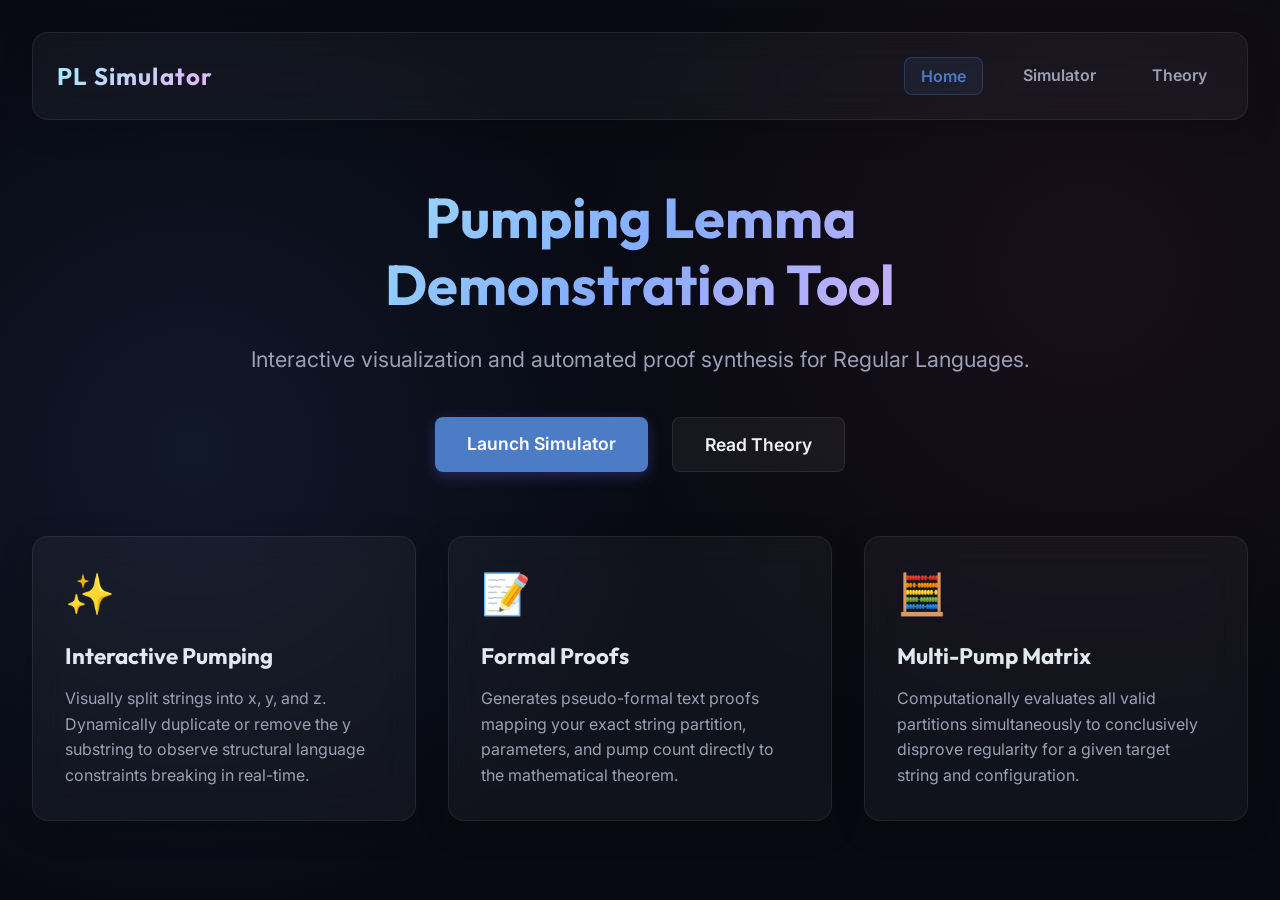
==== index.html @ 865055ab "first commit" ====
<!DOCTYPE html>
<html lang="en">

<head>
  <meta charset="UTF-8">
  <meta name="viewport" content="width=device-width, initial-scale=1.0">
  <title>Pumping Lemma Tool - Home</title>
  <link rel="preconnect" href="https://fonts.googleapis.com">
  <link rel="preconnect" href="https://fonts.gstatic.com" crossorigin>
  <link
    href="https://fonts.googleapis.com/css2?family=Inter:wght@400;500;600;700&family=Outfit:wght@500;700&display=swap"
    rel="stylesheet">
  <link rel="stylesheet" href="styles.css">
  <meta name="description" content="An interactive simulator for the Pumping Lemma for Regular Languages.">
</head>

<body>
  <nav class="navbar glass-panel">
    <div class="nav-brand">PL Simulator</div>
    <div class="nav-links">
      <a href="index.html" class="nav-link active">Home</a>
      <a href="simulator.html" class="nav-link">Simulator</a>
      <a href="theory.html" class="nav-link">Theory</a>
    </div>
  </nav>

  <div class="app-container hero-container">
    <header class="hero-header">
      <h1>Pumping Lemma Demonstration Tool</h1>
      <p class="hero-subtitle">Interactive visualization and automated proof synthesis for Regular Languages.</p>
      <div class="hero-actions">
        <a href="simulator.html" class="btn btn-primary hero-btn">Launch Simulator</a>
        <a href="theory.html" class="btn btn-secondary hero-btn">Read Theory</a>
      </div>
    </header>

    <section class="features-grid">
      <div class="feature-card glass-panel">
        <div class="feature-icon">✨</div>
        <h3>Interactive Pumping</h3>
        <p>Visually split strings into x, y, and z. Dynamically duplicate or remove the y substring to observe
          structural language constraints breaking in real-time.</p>
      </div>
      <div class="feature-card glass-panel">
        <div class="feature-icon">📝</div>
        <h3>Formal Proofs</h3>
        <p>Generates pseudo-formal text proofs mapping your exact string partition, parameters, and pump count directly
          to the mathematical theorem.</p>
      </div>
      <div class="feature-card glass-panel">
        <div class="feature-icon">🧮</div>
        <h3>Multi-Pump Matrix</h3>
        <p>Computationally evaluates all valid partitions simultaneously to conclusively disprove regularity for a given
          target string and configuration.</p>
      </div>
    </section>
  </div>
  <script src="script.js"></script>
</body>

</html>
---- styles.css ----
:root {
  --bg-color: #080a13;
  --panel-bg: rgba(255, 255, 255, 0.04);
  --panel-border: rgba(255, 255, 255, 0.08);
  --text-primary: #f0f2f8;
  --text-secondary: #9ba0b4;
  --primary-color: #4c7cc5;
  --primary-hover: #467be5;
  --accent-blue: #2f6bcd;
  /* x */
  --accent-purple: #9e62db;
  /* y */
  --accent-pink: #851d21;
  /* z */
  --success: #077550;
  --error: #ef4444;
  --block-bg: rgba(255, 255, 255, 0.05);
  --block-border: rgba(255, 255, 255, 0.1);
}

* {
  margin: 0;
  padding: 0;
  box-sizing: border-box;
}

body {
  font-family: 'Inter', sans-serif;
  background-color: var(--bg-color);
  background-image:
    radial-gradient(circle at 15% 50%, rgba(81, 125, 207, 0.12) 0%, transparent 40%),
    radial-gradient(circle at 85% 30%, rgba(141, 49, 71, 0.12) 0%, transparent 40%);
  background-attachment: fixed;
  color: var(--text-primary);
  min-height: 100vh;
  display: flex;
  flex-direction: column;
  justify-content: flex-start;
  align-items: center;
  padding: 2rem;
  gap: 2rem;
}

h1,
h2,
h3 {
  font-family: 'Outfit', sans-serif;
}

/* NAVBAR */
.navbar {
  width: 100%;
  max-width: 1400px;
  display: flex;
  justify-content: space-between;
  align-items: center;
  padding: 1rem 2rem;
  box-sizing: border-box;
}

.nav-brand {
  font-family: 'Outfit', sans-serif;
  font-weight: 700;
  font-size: 1.5rem;
  background: linear-gradient(135deg, #a5edfc, #e8b2ff);
  -webkit-background-clip: text;
  -webkit-text-fill-color: transparent;
  letter-spacing: 0.05em;
}

.nav-links {
  display: flex;
  gap: 1.5rem;
}

.nav-link {
  color: var(--text-secondary);
  text-decoration: none;
  font-weight: 600;
  font-size: 1rem;
  transition: all 0.2s ease;
  padding: 0.5rem 1rem;
  border-radius: 8px;
}

.nav-link:hover {
  color: var(--text-primary);
  background: rgba(255, 255, 255, 0.05);
}

.nav-link.active {
  color: var(--primary-color);
  background: rgba(76, 124, 197, 0.1);
  border: 1px solid rgba(76, 124, 197, 0.3);
}

.app-container {
  width: 100%;
  max-width: 1400px;
  display: flex;
  flex-direction: column;
  gap: 2rem;
}

.layout-split {
  display: flex;
  gap: 2rem;
  align-items: flex-start;
  width: 100%;
}

@media (max-width: 900px) {
  .layout-split {
    flex-direction: column;
  }
}

.layout-sidebar {
  flex: 0 0 350px;
  display: flex;
  flex-direction: column;
  gap: 1.5rem;
}

.layout-main {
  flex: 1;
  display: flex;
  flex-direction: column;
  gap: 1.5rem;
  min-width: 0;
}

.header {
  text-align: center;
}

.header h1 {
  font-size: 2.7rem;
  font-weight: 700;
  background: linear-gradient(135deg, #a5edfc, #84acfc, #fbcfde);
  -webkit-background-clip: text;
  -webkit-text-fill-color: transparent;
  margin-bottom: 0.5rem;
}

.subtitle {
  color: var(--text-secondary);
  font-size: 1.2rem;
}

.glass-panel {
  background: var(--panel-bg);
  border: 1px solid var(--panel-border);
  border-radius: 16px;
  padding: 1.5rem;
  backdrop-filter: blur(16px);
  -webkit-backdrop-filter: blur(16px);
  box-shadow: 0 8px 32px rgba(0, 0, 0, 0.2);
}

.controls {
  display: flex;
  flex-wrap: wrap;
  align-items: flex-start;
  gap: 1.5rem;
}

.control-group {
  display: flex;
  flex-direction: column;
  gap: 0.5rem;
  flex: 1;
  min-width: 200px;
}

label {
  font-size: 0.85rem;
  font-weight: 600;
  color: var(--text-secondary);
  letter-spacing: 0.05em;
}

select,
input[type="range"],
input[type="text"] {
  width: 100%;
  padding: 0.75rem 1rem;
  background: rgba(0, 0, 0, 0.25);
  border: 1px solid var(--panel-border);
  border-radius: 8px;
  color: var(--text-primary);
  font-family: 'Inter', sans-serif;
  font-size: 1rem;
  outline: none;
  transition: border-color 0.2s;
}

.helper-text {
  font-size: 0.75rem;
  color: var(--text-secondary);
  line-height: 1.4;
}

.helper-text code {
  background: rgba(0, 0, 0, 0.3);
  padding: 0.1rem 0.3rem;
  border-radius: 4px;
  color: #a5b4fc;
}

select,
input[type="range"] {
  cursor: pointer;
}

select:focus,
input[type="text"]:focus {
  border-color: var(--primary-color);
}

input[type="range"] {
  accent-color: var(--primary-color);
}

.btn {
  padding: 0.75rem 1.5rem;
  border-radius: 8px;
  font-weight: 600;
  font-size: 0.95rem;
  cursor: pointer;
  border: none;
  transition: all 0.2s ease;
  font-family: 'Inter', sans-serif;
}

.btn:disabled {
  opacity: 0.4;
  cursor: not-allowed;
  transform: none !important;
}

.btn-primary {
  background: var(--primary-color);
  color: white;
  box-shadow: 0 4px 14px rgba(99, 102, 241, 0.3);
}

.btn-primary:hover:not(:disabled) {
  background: var(--primary-hover);
  transform: translateY(-2px);
  box-shadow: 0 6px 20px rgba(99, 102, 241, 0.4);
}

.btn-secondary {
  background: rgba(255, 255, 255, 0.05);
  color: var(--text-primary);
  border: 1px solid var(--panel-border);
}

.btn-secondary:hover:not(:disabled) {
  background: rgba(255, 255, 255, 0.1);
  transform: translateY(-2px);
}

.btn-action {
  background: rgba(192, 132, 252, 0.1);
  color: #e8b2ff;
  border: 1px solid rgba(192, 132, 252, 0.3);
}

.btn-action:hover:not(:disabled) {
  background: rgba(192, 132, 252, 0.2);
  transform: translateY(-2px);
}

.simulator {
  display: flex;
  flex-direction: column;
  gap: 2rem;
  align-items: center;
}

.status-indicator {
  width: 100%;
  display: flex;
  justify-content: space-between;
  align-items: center;
}

.status-badge {
  padding: 0.5rem 1.2rem;
  border-radius: 20px;
  font-weight: 600;
  font-size: 0.9rem;
  background: rgba(255, 255, 255, 0.08);
  border: 1px solid rgba(255, 255, 255, 0.15);
  transition: all 0.3s ease;
}

.status-badge.success {
  background: rgba(16, 185, 129, 0.15);
  border-color: var(--success);
  color: #34d399;
}

.status-badge.error {
  background: rgba(239, 68, 68, 0.15);
  border-color: var(--error);
  color: #fca5a5;
  animation: pulse-error 2s infinite;
}

@keyframes pulse-error {
  0% {
    box-shadow: 0 0 0 0 rgba(239, 68, 68, 0.3);
  }

  70% {
    box-shadow: 0 0 0 8px rgba(239, 68, 68, 0);
  }

  100% {
    box-shadow: 0 0 0 0 rgba(239, 68, 68, 0);
  }
}

.string-info {
  color: var(--text-secondary);
  font-variant-numeric: tabular-nums;
  font-weight: 500;
  font-size: 0.95rem;
}

#stringLength {
  color: var(--text-primary);
}

.string-wrapper {
  display: flex;
  flex-direction: column;
  align-items: center;
  gap: 1rem;
  width: 100%;
}

.string-label {
  display: flex;
  gap: 2rem;
  font-family: 'Outfit', sans-serif;
  font-weight: 700;
  font-size: 1.1rem;
  opacity: 0.8;
}

.x-label {
  color: #93c5fd;
}

.y-label {
  color: #e8b2ff;
}

.z-label {
  color: #f9a8d4;
}

.string-blocks {
  display: flex;
  flex-wrap: wrap;
  gap: 6px;
  justify-content: center;
  align-content: center;
  padding: 1.5rem;
  min-height: 100px;
  width: 100%;
  background: rgba(0, 0, 0, 0.15);
  border-radius: 12px;
  border: 1px dashed var(--panel-border);
  user-select: none;
}

.char-block {
  width: 48px;
  height: 56px;
  display: flex;
  align-items: center;
  justify-content: center;
  font-size: 1.8rem;
  font-family: 'Outfit', monospace;
  font-weight: 700;
  background: var(--block-bg);
  border: 2px solid var(--block-border);
  border-radius: 8px;
  cursor: pointer;
  transition: all 0.2s ease, transform 0.1s;
  position: relative;
  color: var(--text-secondary);
}

.char-block:active {
  transform: scale(0.95);
}

.char-block:hover {
  background: rgba(255, 255, 255, 0.1);
  border-color: rgba(255, 255, 255, 0.3);
}

.char-block.x-part {
  border-color: var(--accent-blue);
  box-shadow: 0 0 12px rgba(59, 130, 246, 0.2);
  color: #93c5fd;
  background: rgba(59, 130, 246, 0.1);
}

.char-block.x-part:hover {
  background: rgba(59, 130, 246, 0.2);
}

.char-block.y-part {
  border-color: var(--accent-purple);
  box-shadow: 0 0 15px rgba(192, 132, 252, 0.3);
  background: rgba(192, 132, 252, 0.15);
  color: #e8b2ff;
  transform: translateY(-3px);
  z-index: 10;
}

.char-block.y-part:hover {
  background: rgba(192, 132, 252, 0.25);
}

.char-block.z-part {
  border-color: var(--accent-pink);
  box-shadow: 0 0 12px rgba(236, 72, 153, 0.2);
  color: #f9a8d4;
  background: rgba(236, 72, 153, 0.1);
}

.char-block.z-part:hover {
  background: rgba(236, 72, 153, 0.2);
}

.char-block.y-pumped {
  border-style: dashed;
  opacity: 0.9;
  animation: pop-in 0.3s cubic-bezier(0.175, 0.885, 0.32, 1.275) forwards;
}

@keyframes pop-in {
  0% {
    transform: scale(0.5) translateY(10px);
    opacity: 0;
  }

  100% {
    transform: scale(1) translateY(-3px);
    opacity: 0.9;
  }
}

.instruction-text {
  font-size: 0.95rem;
  color: var(--text-secondary);
}

.actions {
  display: flex;
  gap: 1rem;
  flex-wrap: wrap;
  justify-content: center;
}

.info {
  display: flex;
  flex-direction: column;
  gap: 1.2rem;
}

.info h2 {
  font-size: 1.3rem;
  color: var(--text-primary);
  font-weight: 600;
}

.logic-stats {
  display: grid;
  grid-template-columns: repeat(auto-fit, minmax(200px, 1fr));
  gap: 1rem;
}

.stat-box {
  background: rgba(0, 0, 0, 0.2);
  border: 1px solid var(--panel-border);
  padding: 1.2rem;
  border-radius: 12px;
  display: flex;
  flex-direction: column;
  align-items: flex-start;
  gap: 0.5rem;
}

.stat-label {
  font-size: 0.85rem;
  color: var(--text-secondary);
  text-transform: uppercase;
  letter-spacing: 0.05em;
  font-weight: 600;
}

.stat-value {
  font-size: 1.8rem;
  font-family: 'Outfit', sans-serif;
  font-weight: 700;
  color: white;
}

.target-lang {
  color: #a5b4fc;
}

/* Scrollbar styling for block container */
.string-blocks::-webkit-scrollbar {
  height: 8px;
}

.string-blocks::-webkit-scrollbar-track {
  background: rgba(0, 0, 0, 0.1);
  border-radius: 4px;
}

.string-blocks::-webkit-scrollbar-thumb {
  background: rgba(255, 255, 255, 0.2);
  border-radius: 4px;
}

/* Formal Definition / Theorem Box Styling */
.theorem-box {
  margin: 0;
  width: 100%;
  text-align: left;
  padding: 1.25rem 1.5rem;
  background: rgba(0, 0, 0, 0.15);
  border-left: 4px solid var(--primary-color);
  border-radius: 8px 16px 16px 8px;
  box-shadow: 0 4px 15px rgba(0, 0, 0, 0.1);
}

.theorem-header {
  display: flex;
  align-items: center;
  gap: 0.5rem;
  font-family: 'Outfit', sans-serif;
  font-weight: 700;
  color: var(--primary-color);
  margin-bottom: 0.75rem;
  font-size: 1.1rem;
}

.theorem-text {
  font-size: 0.95rem;
  color: var(--text-primary);
  line-height: 1.6;
  margin-bottom: 1rem;
}

.theorem-conditions {
  list-style: none;
  display: flex;
  flex-direction: column;
  gap: 0.5rem;
}

.theorem-conditions li {
  font-size: 0.95rem;
  color: var(--text-secondary);
  display: flex;
  align-items: baseline;
  gap: 0.5rem;
  transition: all 0.3s ease;
  padding: 0.2rem 0.5rem;
  border-radius: 6px;
  border: 1px solid transparent;
}

.theorem-conditions li span {
  color: var(--primary-color);
  font-weight: 700;
  font-family: 'Outfit', sans-serif;
}

.theorem-conditions strong {
  color: #e2e8f0;
  font-family: 'Outfit', monospace;
  background: rgba(255, 255, 255, 0.08);
  padding: 0.1rem 0.3rem;
  border-radius: 4px;
}

/* Interactive Feedback Styles */
.theorem-conditions li.condition-pass {
  background: rgba(16, 185, 129, 0.15);
  border-color: rgba(16, 185, 129, 0.3);
  color: #34d399;
}

.theorem-conditions li.condition-pass span {
  color: #a7f3d0;
}

.theorem-conditions li.condition-pass strong {
  color: #34d399;
  background: rgba(16, 185, 129, 0.2);
}

.theorem-conditions li.condition-fail {
  background: rgba(239, 68, 68, 0.15);
  border-color: rgba(239, 68, 68, 0.3);
  color: #fca5a5;
}

.theorem-conditions li.condition-fail span {
  color: #fecaca;
}

.theorem-conditions li.condition-fail strong {
  color: #fca5a5;
  background: rgba(239, 68, 68, 0.2);
}

/* Proof Box Styles */
.proof-panel {
  margin-top: 0;
  border-left: 4px solid #a5b4fc;
}

.proof-text {
  font-size: 0.95rem;
  color: var(--text-secondary);
  line-height: 1.6;
}

.proof-text-active {
  color: var(--text-primary);
}

.proof-var {
  font-family: 'Outfit', monospace;
  font-weight: 700;
  padding: 0.1rem 0.3rem;
  border-radius: 4px;
  background: rgba(255, 255, 255, 0.08);
  color: #e2e8f0;
}

.proof-string {
  font-family: monospace;
  color: #93c5fd;
  word-break: break-word;
}

/* DFA SVG Styles */
.dfa-visualization {
  margin-top: 1rem;
  width: 100%;
}

.dfa-container {
  display: flex;
  justify-content: center;
  align-items: center;
  background: rgba(0, 0, 0, 0.2);
  border-radius: 12px;
  padding: 1rem;
  border: 1px solid var(--panel-border);
}

.dfa-node, .dfa-edge {
  transition: all 0.3s ease;
}

.dfa-node.active-x {
  fill: #1e3a8a;
  stroke: #93c5fd;
  filter: drop-shadow(0 0 8px rgba(147, 197, 253, 0.8));
}

.dfa-edge.active-x {
  stroke: #93c5fd;
}

.dfa-node.active-y {
  fill: #4c1d95;
  stroke: #e8b2ff;
  filter: drop-shadow(0 0 12px rgba(232, 178, 255, 0.9));
  transform-box: fill-box;
  transform-origin: center;
  animation: node-pulse-y 0.5s ease-in-out forwards;
}

.dfa-edge.active-y {
  stroke: #e8b2ff;
}

.dfa-node.active-z {
  fill: #831843;
  stroke: #f9a8d4;
  filter: drop-shadow(0 0 8px rgba(249, 168, 212, 0.8));
}

.dfa-edge.active-z {
  stroke: #f9a8d4;
}

@keyframes node-pulse-y {
  0% { transform: scale(1); }
  50% { transform: scale(1.3); }
  100% { transform: scale(1); }
}

/* HOME PAGE STYLES */
.hero-container {
  display: flex;
  flex-direction: column;
  align-items: center;
  gap: 4rem;
  padding-top: 2rem;
  flex: 1;
}

.hero-header {
  text-align: center;
  max-width: 800px;
}

.hero-header h1 {
  font-size: 3.5rem;
  font-weight: 700;
  background: linear-gradient(135deg, #a5edfc, #84acfc, #e8b2ff);
  -webkit-background-clip: text;
  -webkit-text-fill-color: transparent;
  margin-bottom: 1.5rem;
  line-height: 1.2;
}

.hero-subtitle {
  color: var(--text-secondary);
  font-size: 1.35rem;
  margin-bottom: 2.5rem;
  line-height: 1.6;
}

.hero-actions {
  display: flex;
  gap: 1.5rem;
  justify-content: center;
}

.hero-btn {
  font-size: 1.1rem;
  padding: 1rem 2rem;
  text-decoration: none;
}

.features-grid {
  display: grid;
  grid-template-columns: repeat(auto-fit, minmax(300px, 1fr));
  gap: 2rem;
  width: 100%;
}

.feature-card {
  display: flex;
  flex-direction: column;
  gap: 1rem;
  padding: 2rem;
  transition: transform 0.3s ease, background 0.3s ease;
}

.feature-card:hover {
  transform: translateY(-5px);
  background: rgba(255, 255, 255, 0.08);
}

.feature-icon {
  font-size: 2.5rem;
  margin-bottom: 0.5rem;
}

.feature-card h3 {
  font-size: 1.4rem;
  color: #e2e8f0;
}

.feature-card p {
  color: var(--text-secondary);
  line-height: 1.6;
  font-size: 1rem;
}

/* THEORY PAGE STYLES */
.theory-container {
  align-items: center;
  flex: 1;
}

.theory-content {
  width: 100%;
  max-width: 900px;
  padding: 3rem;
  margin: 0 auto;
}

.theory-title {
  text-align: center;
  font-size: 2.5rem;
  margin-bottom: 3rem;
  color: #e2e8f0;
}

.theory-section {
  margin-bottom: 3rem;
}

.theory-section h2 {
  font-size: 1.6rem;
  color: var(--primary-color);
  margin-bottom: 1.5rem;
  padding-bottom: 0.5rem;
  border-bottom: 1px solid var(--panel-border);
}

.theory-body-text {
  font-size: 1.1rem;
  line-height: 1.7;
  color: var(--text-primary);
  margin-bottom: 1.5rem;
}

.proof-steps {
  list-style-position: inside;
  display: flex;
  flex-direction: column;
  gap: 1rem;
  font-size: 1.05rem;
  color: var(--text-secondary);
  line-height: 1.6;
  background: rgba(0, 0, 0, 0.2);
  padding: 1.5rem 2rem;
  border-radius: 12px;
  border: 1px solid var(--panel-border);
}

.proof-steps li {
  margin-left: 0;
}

.proof-steps strong {
  color: #e2e8f0;
}
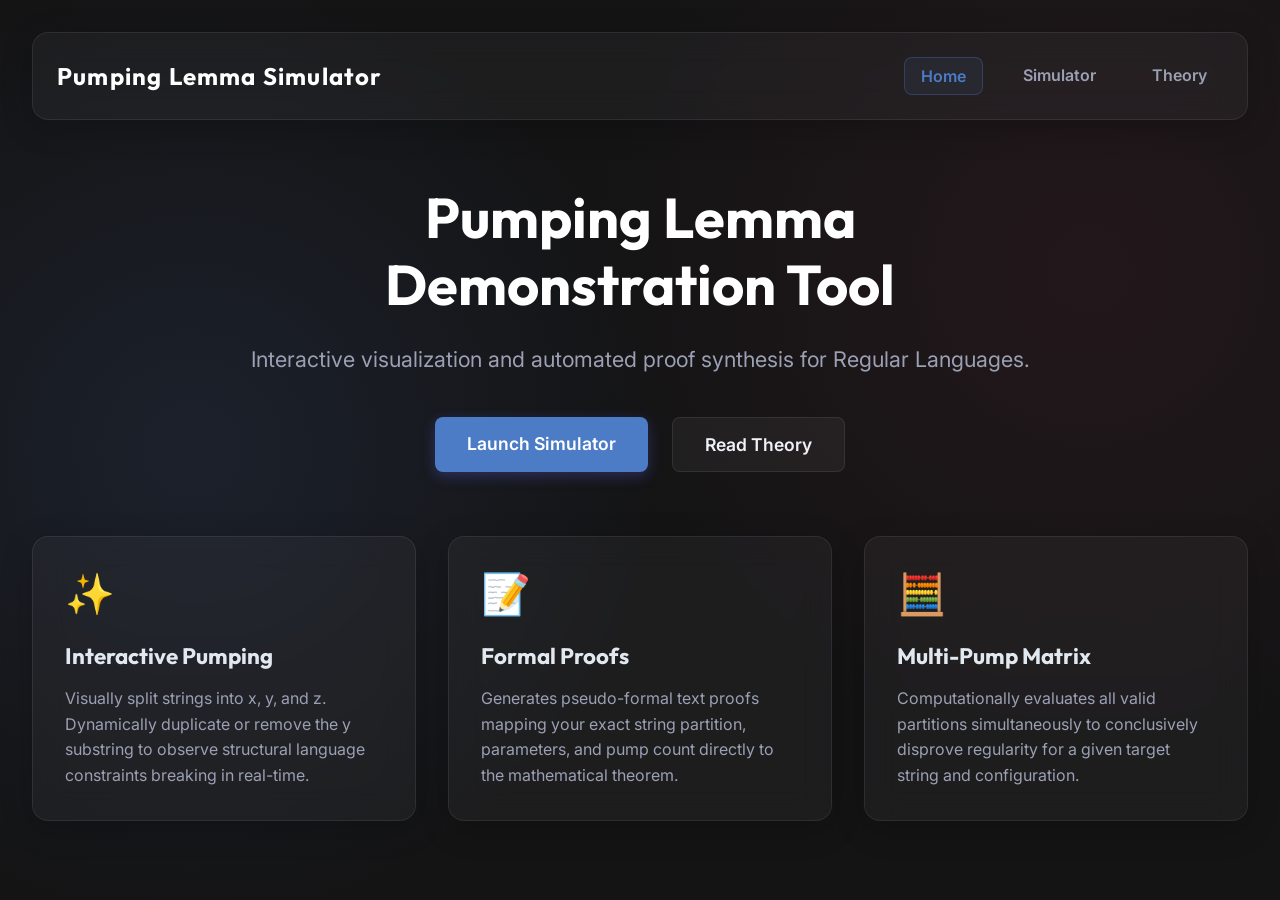
==== commit ace366ba: "Styling Changes" ====
--- a/index.html
+++ b/index.html
@@ -16,7 +16,7 @@
 
 <body>
   <nav class="navbar glass-panel">
-    <div class="nav-brand">PL Simulator</div>
+    <div class="nav-brand">Pumping Lemma Simulator</div>
     <div class="nav-links">
       <a href="index.html" class="nav-link active">Home</a>
       <a href="simulator.html" class="nav-link">Simulator</a>
--- a/styles.css
+++ b/styles.css
@@ -1,5 +1,5 @@
 :root {
-  --bg-color: #080a13;
+  --bg-color: #141415;
   --panel-bg: rgba(255, 255, 255, 0.04);
   --panel-border: rgba(255, 255, 255, 0.08);
   --text-primary: #f0f2f8;
@@ -62,7 +62,7 @@
   font-family: 'Outfit', sans-serif;
   font-weight: 700;
   font-size: 1.5rem;
-  background: linear-gradient(135deg, #a5edfc, #e8b2ff);
+  background: #FFFFFF;
   -webkit-background-clip: text;
   -webkit-text-fill-color: transparent;
   letter-spacing: 0.05em;
@@ -137,7 +137,7 @@
 .header h1 {
   font-size: 2.7rem;
   font-weight: 700;
-  background: linear-gradient(135deg, #a5edfc, #84acfc, #fbcfde);
+  background: #FFFFFF;
   -webkit-background-clip: text;
   -webkit-text-fill-color: transparent;
   margin-bottom: 0.5rem;
@@ -736,7 +736,7 @@
 .hero-header h1 {
   font-size: 3.5rem;
   font-weight: 700;
-  background: linear-gradient(135deg, #a5edfc, #84acfc, #e8b2ff);
+  background: #FFFFFF;
   -webkit-background-clip: text;
   -webkit-text-fill-color: transparent;
   margin-bottom: 1.5rem;
